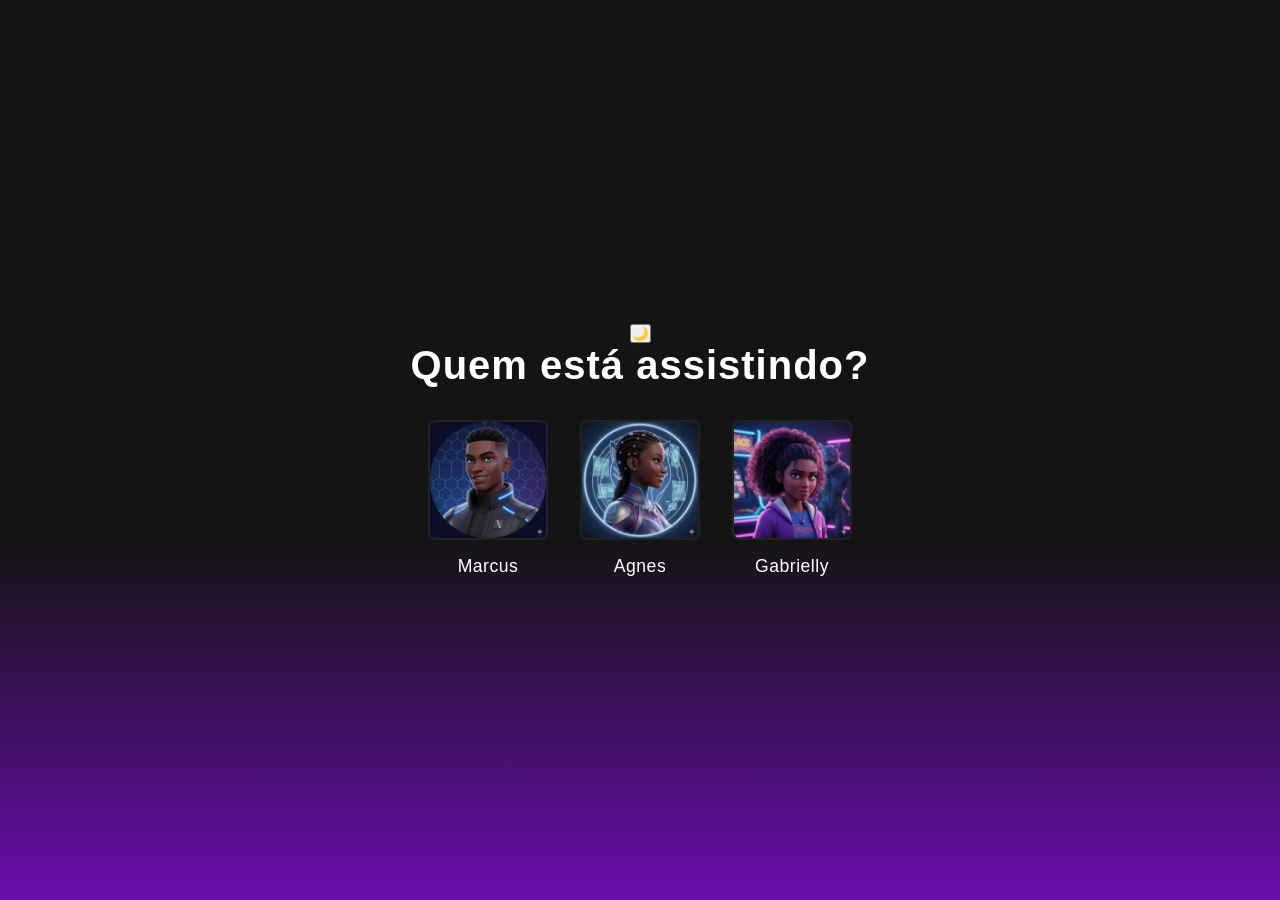
==== index.html @ 5acca26b "Atualizar o index.html" ====
<!DOCTYPE html>
<html lang="pt-BR">
<head>
    <meta charset="UTF-8">
    <meta name="viewport" content="width=device-width, initial-scale=1.0">
    <link rel="stylesheet" href="Netflix.css" >
    <title>Netflix</title>
</head>

<body>
    <main>
<button id="toggleTema">🌙</button>
<h1>Quem está assistindo?</h1>

<section class=" tela inicio" aria-label="perfis disponiveis">
  

<nav class="conteiner-usuarios">
  <ul class="lista-usuarios">
    
    <li>
      <a class="usuario">
        <figure>
          <img src="perfil-1.png">
          <figcaption>
            <p>Marcus</p>
          </figcaption>
        </figure>
      </a>
    </li>

    <li>
      <a class="usuario">
        <figure>
          <img src="perfil-2.png">
          <figcaption>
            <p>Agnes</p>
          </figcaption>
        </figure>
      </a>
    </li>

    <li>
      <a class="usuario">
        <figure>
          <img src="perfil-3.png">
          <figcaption>
            <p>Gabrielly</p>
          </figcaption>
        </figure>
      </a>
    </li>

  </ul>
</nav></section>
</main>
</body>
</html>
---- Netflix.css ----
*{
  margin: 0;
  padding: 0;
  box-sizing: border-box;
    -webkit-tap-highlight-color: transparent;
}
body {
background: linear-gradient(to top, #6a0dad 0%, #141414 40%);
color: #fff; /* Define a cor do texto principal */

  font-family: 'Segoe UI', Arial, Helvetica, sans-serif; /* Define a fonte usada no site */

  margin: 0; /* Remove a margem padrão do body */
width: 100%;
  min-height: 100vh; /* Garante que o body ocupe pelo menos toda a altura da tela */
}

main {
  display: flex; /* Usa flexbox para layout */

  flex-direction: column; /* Organiza os elementos em coluna */

  align-items: center; /* Centraliza os itens horizontalmente */

  justify-content: center; /* Centraliza os itens verticalmente */

  min-height: 100vh; /* Garante altura mínima de 100% da tela */
}

h1 {
  letter-spacing: 1px; /* Espaçamento entre letras */

  font-size: 2.5rem; /* Define o tamanho da fonte do título */

  font-weight: bold; /* Deixa o texto em negrito */

  margin-bottom: 2rem; /* Espaço abaixo do título */
}

section[aria-label="Perfis disponiveis"] {
  width: 100%; /* Ocupa toda a largura disponível */

  max-width: 600px; /* Limita a largura máxima */
  display: flex; /* Usa flexbox */

  justify-content: center; /* Centraliza os perfis */
}

nav.conteiner-usuarios{
width: 100%;

  gap: 2rem; /* Espaço entre os perfis */
  justify-content: center; /* garante centralização geral */
}
.lista-usuarios {
  list-style: none; /* tira as bolinhas */
  padding: 0;
  margin: 0;
  display: flex;
  gap: 2rem;
  justify-content: center; /*garante centralização geral */
}

.lista-usuarios li {
  display: flex;
  justify-content: center;
}
.usuario {
  text-decoration: none; /* Remove sublinhado dos links */

  color: #fff; /* Cor do texto dos links */

  transition: transform 0.25s, box-shadow 0.2s; /* Suaviza animações */
}

figure {
  margin: 0; /* Remove margem padrão */

  display: flex;

  flex-direction: column; /* Organiza em coluna */

  align-items: center; /* Centraliza itens */
}

img {
  width: 120px; /* Largura fixa da imagem */

  height: 120px; /* Altura fixa da imagem */

  border-radius: 8px; /* Bordas arredondadas */

  object-fit: cover; /* Mantém proporção da imagem */

  margin-bottom: 0.5rem; /* Espaço abaixo da imagem */

  background: #222; /* Cor de fundo da imagem */

  display: block;

  border: 2px solid transparent; /* Borda inicial invisível */
  transition: transform 0.2s ease-in-out;
}

img:hover {
  border-color: #fff; /* Borda branca ao passar o mouse */
  transform: translateY(-5px) scale(1.05);
}

figcaption {
  font-size: 1.1rem; /* Tamanho da fonte da legenda */

  font-weight: 500;

  margin-top: 0.5rem; /* Espaço acima da legenda */

  letter-spacing: 0.5px; /* Espaçamento entre letras */
}

@media (max-width: 750px) {
        h1{
        
    font-size: 1.8rem;
    text-align: center;
    }
  .lista-usuarios {
    display: grid;
    grid-template-columns: repeat(2, 1fr);
    gap: 20px;
    padding: 20px;
    justify-items: center;
}

    .usuario {
        width: 100%;
        max-width: 140px; /* controla tamanho */
    }

    img {
        width: 140px;
        height: 140px;
    }
}
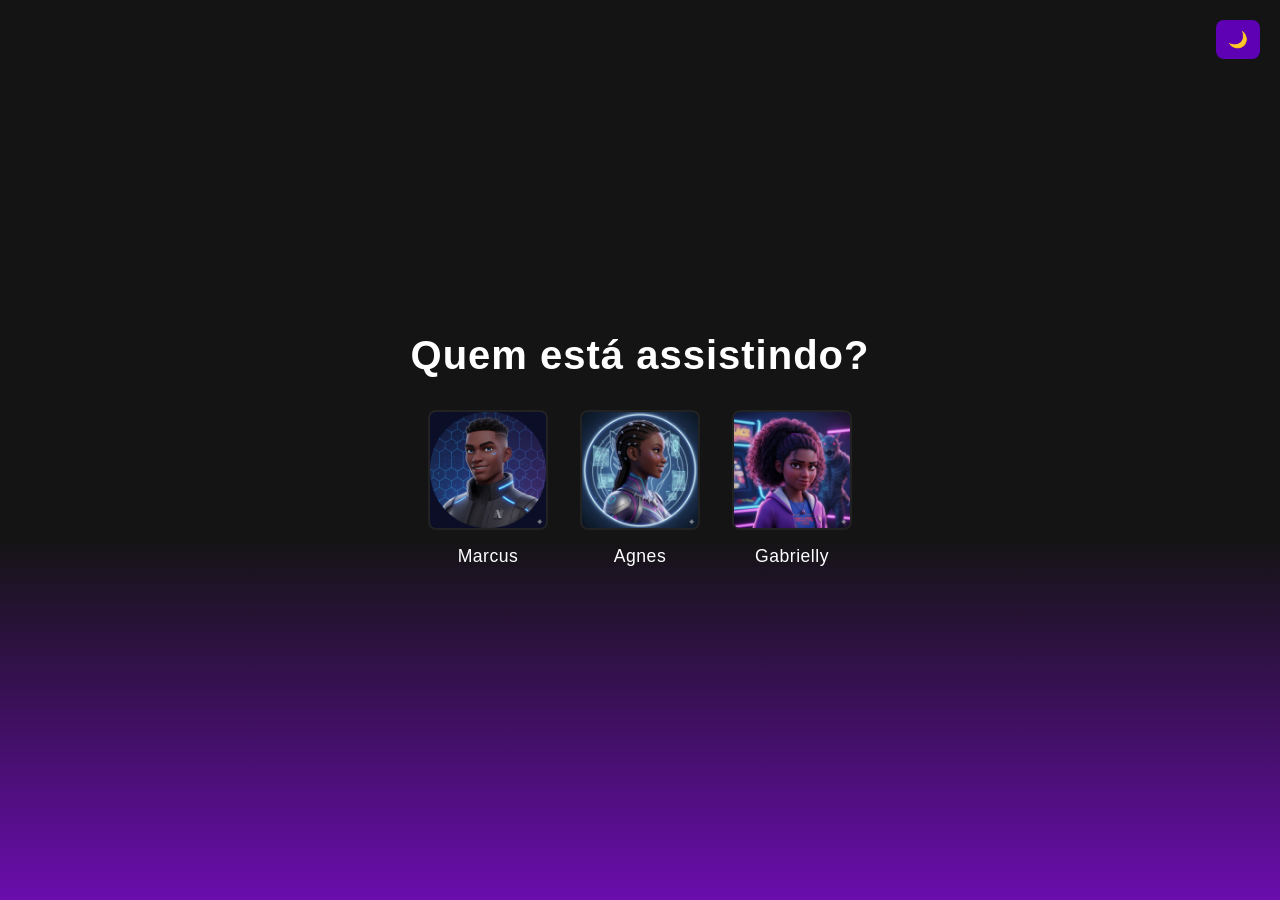
==== commit a2247bda: "Atualizar o index.html" ====
--- a/index.html
+++ b/index.html
@@ -55,4 +55,6 @@
 </nav></section>
 </main>
 </body>
+<script type="text/javascript" src="index.js" charset="utf-8">
+
 </html>
--- a/Netflix.css
+++ b/Netflix.css
@@ -14,7 +14,34 @@
 width: 100%;
   min-height: 100vh; /* Garante que o body ocupe pelo menos toda a altura da tela */
 }
+/* botão */
+#toggleTema {
+  position: absolute;
+  top: 20px;
+  right: 20px;
+  padding: 10px 12px;
+  border: none;
+  border-radius: 8px;
+  background: #5e00b3;
+  color: #fff;
+  cursor: pointer;
+  font-size: 16px;
+}
 
+/* modo claro */
+body.claro {
+  background: linear-gradient(to top, #d9b3ff 0%, #ffffff 40%);
+  color: #141414;
+}
+
+/* ajustar elementos no claro */
+body.claro img {
+  background: #ddd;
+}
+
+body.claro .usuario {
+  color: #141414;
+}
 main {
   display: flex; /* Usa flexbox para layout */
 
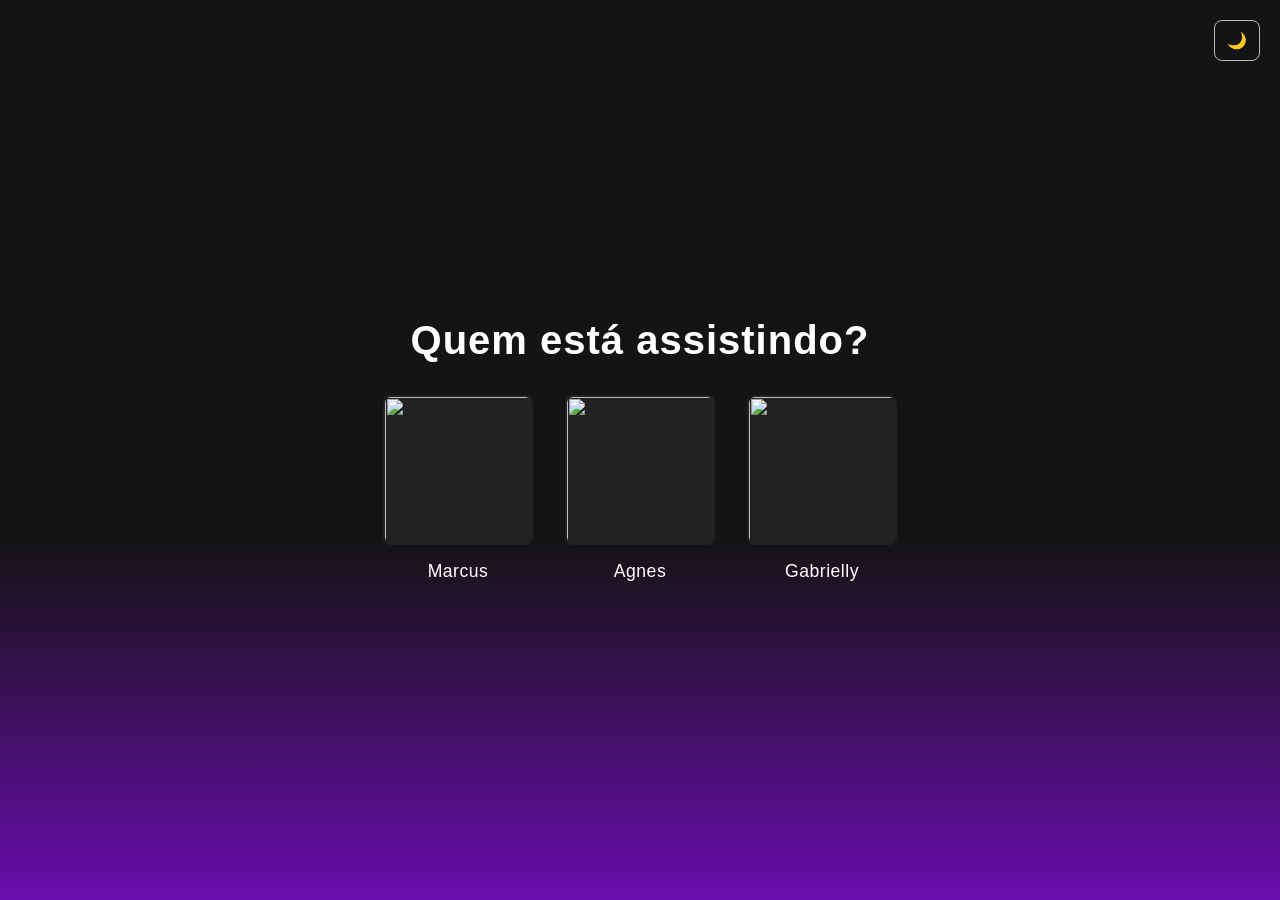
==== commit dda3ed40: "Rename Index.html to index.html" ====
--- a/index.html
+++ b/index.html
@@ -9,7 +9,7 @@
 
 <body>
     <main>
-<button id="toggleTema">🌙</button>
+        <button id="toggleTema">🌙</button>
 <h1>Quem está assistindo?</h1>
 
 <section class=" tela inicio" aria-label="perfis disponiveis">
@@ -21,7 +21,7 @@
     <li>
       <a class="usuario">
         <figure>
-          <img src="perfil-1.png">
+          <img src="img/perfil-1.png">
           <figcaption>
             <p>Marcus</p>
           </figcaption>
@@ -32,7 +32,7 @@
     <li>
       <a class="usuario">
         <figure>
-          <img src="perfil-2.png">
+          <img src="img/perfil-2.png">
           <figcaption>
             <p>Agnes</p>
           </figcaption>
@@ -43,7 +43,7 @@
     <li>
       <a class="usuario">
         <figure>
-          <img src="perfil-3.png">
+          <img src="img/perfil-3.png">
           <figcaption>
             <p>Gabrielly</p>
           </figcaption>
@@ -56,5 +56,6 @@
 </main>
 </body>
 <script type="text/javascript" src="index.js" charset="utf-8">
-
+    
+</script>
 </html>
--- a/Netflix.css
+++ b/Netflix.css
@@ -13,6 +13,18 @@
   margin: 0; /* Remove a margem padrão do body */
 width: 100%;
   min-height: 100vh; /* Garante que o body ocupe pelo menos toda a altura da tela */
+}
+
+main {
+  display: flex; /* Usa flexbox para layout */
+
+  flex-direction: column; /* Organiza os elementos em coluna */
+
+  align-items: center; /* Centraliza os itens horizontalmente */
+
+  justify-content: center; /* Centraliza os itens verticalmente */
+
+  min-height: 100vh; /* Garante altura mínima de 100% da tela */
 }
 /* botão */
 #toggleTema {
@@ -20,9 +32,9 @@
   top: 20px;
   right: 20px;
   padding: 10px 12px;
-  border: none;
+  border: 1px solid #b8b8b8;
   border-radius: 8px;
-  background: #5e00b3;
+  background: transparent;
   color: #fff;
   cursor: pointer;
   font-size: 16px;
@@ -41,17 +53,6 @@
 
 body.claro .usuario {
   color: #141414;
-}
-main {
-  display: flex; /* Usa flexbox para layout */
-
-  flex-direction: column; /* Organiza os elementos em coluna */
-
-  align-items: center; /* Centraliza os itens horizontalmente */
-
-  justify-content: center; /* Centraliza os itens verticalmente */
-
-  min-height: 100vh; /* Garante altura mínima de 100% da tela */
 }
 
 h1 {
@@ -167,4 +168,38 @@
         width: 140px;
         height: 140px;
     }
+}
+@media (max-width: 480px) {
+  h1 {
+    font-size: 1.5rem;
+  }
+
+  .lista-usuarios {
+    grid-template-columns: repeat(2, 1fr);
+  }
+
+  img {
+    width: 120px;
+    height: 120px;
+  }
+}
+@media (max-width: 1024px) {
+  .lista-usuarios {
+    gap: 1.5rem;
+  }
+
+  img {
+    width: 130px;
+    height: 130px;
+  }
+}
+@media (min-width: 1200px) {
+  section[aria-label="Perfis disponiveis"] {
+    max-width: 900px;
+  }
+
+  img {
+    width: 150px;
+    height: 150px;
+  }
 }
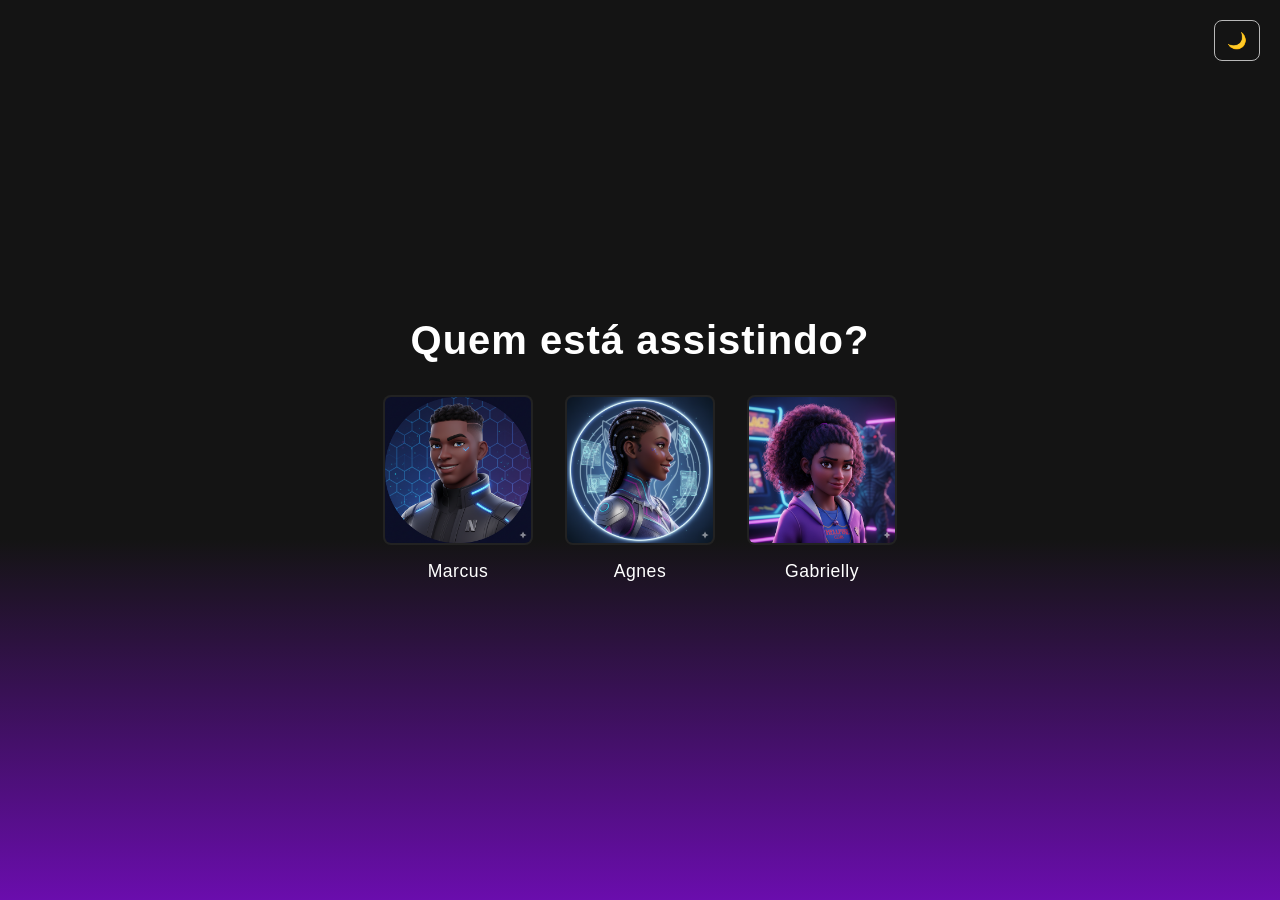
==== commit 24de5547: "Update index.html" ====
--- a/index.html
+++ b/index.html
@@ -21,7 +21,7 @@
     <li>
       <a class="usuario">
         <figure>
-          <img src="img/perfil-1.png">
+          <img src="perfil-1.png">
           <figcaption>
             <p>Marcus</p>
           </figcaption>
@@ -32,7 +32,7 @@
     <li>
       <a class="usuario">
         <figure>
-          <img src="img/perfil-2.png">
+          <img src="perfil-2.png">
           <figcaption>
             <p>Agnes</p>
           </figcaption>
@@ -43,7 +43,7 @@
     <li>
       <a class="usuario">
         <figure>
-          <img src="img/perfil-3.png">
+          <img src="perfil-3.png">
           <figcaption>
             <p>Gabrielly</p>
           </figcaption>
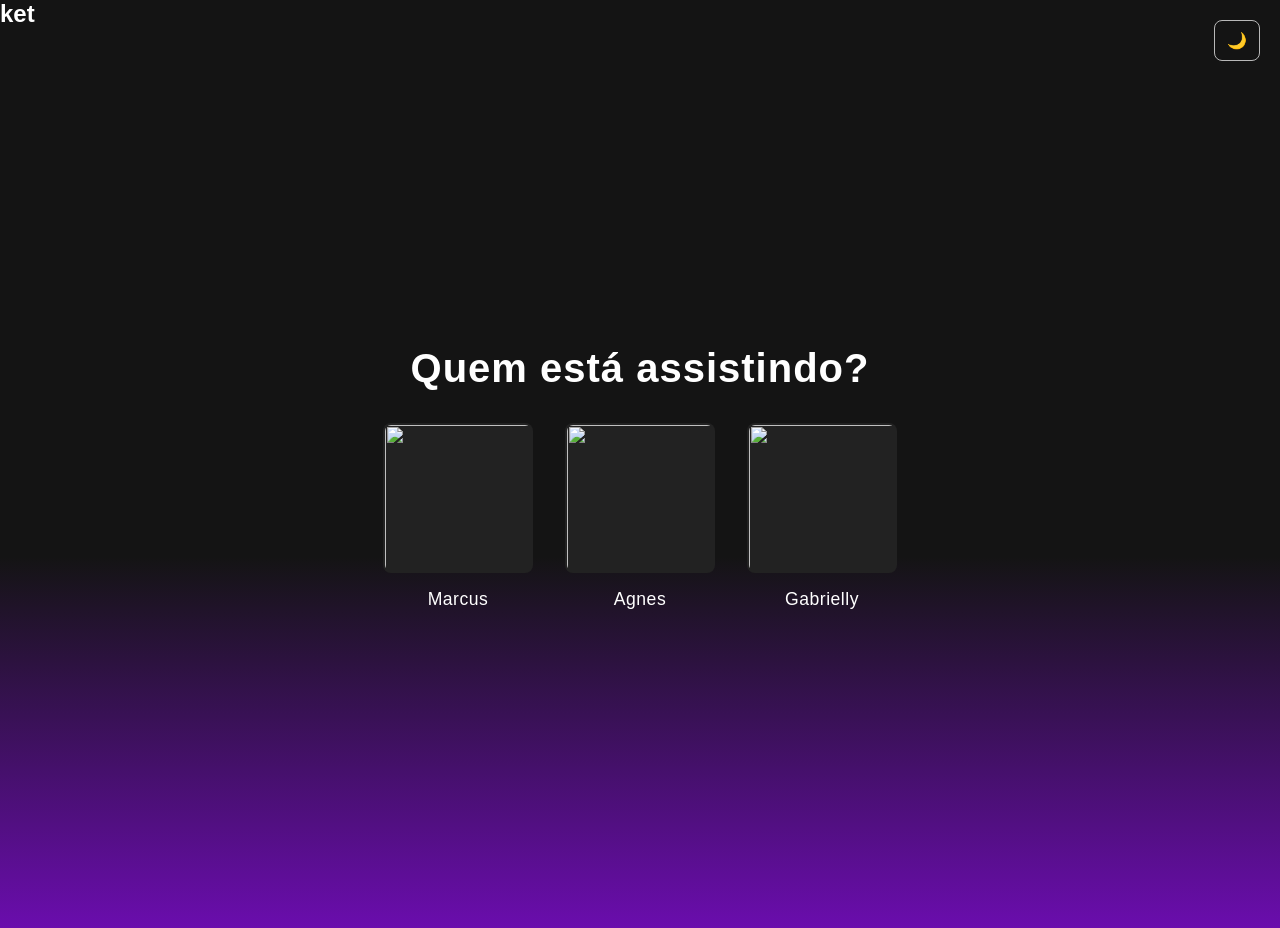
==== commit fba9f43f: "Rename Index.html to index.html" ====
--- a/index.html
+++ b/index.html
@@ -8,8 +8,13 @@
 </head>
 
 <body>
+            <header class="cabecalho">
+            <h2 class="logo">ket</h2>
+        <button id="toggleTema">🌙</button>
+                </header>
     <main>
-        <button id="toggleTema">🌙</button>
+
+
 <h1>Quem está assistindo?</h1>
 
 <section class=" tela inicio" aria-label="perfis disponiveis">
@@ -19,9 +24,9 @@
   <ul class="lista-usuarios">
     
     <li>
-      <a class="usuario">
+      <a href="catalogo/catalogo.html" class="usuario">
         <figure>
-          <img src="perfil-1.png">
+          <img src="img/perfil-1.png">
           <figcaption>
             <p>Marcus</p>
           </figcaption>
@@ -30,9 +35,9 @@
     </li>
 
     <li>
-      <a class="usuario">
+      <a href="catalogo/catalogo.html" class="usuario">
         <figure>
-          <img src="perfil-2.png">
+          <img src="img/perfil-2.png">
           <figcaption>
             <p>Agnes</p>
           </figcaption>
@@ -41,9 +46,9 @@
     </li>
 
     <li>
-      <a class="usuario">
+      <a href="catalogo/catalogo.html" class="usuario">
         <figure>
-          <img src="perfil-3.png">
+          <img src="img/perfil-3.png">
           <figcaption>
             <p>Gabrielly</p>
           </figcaption>
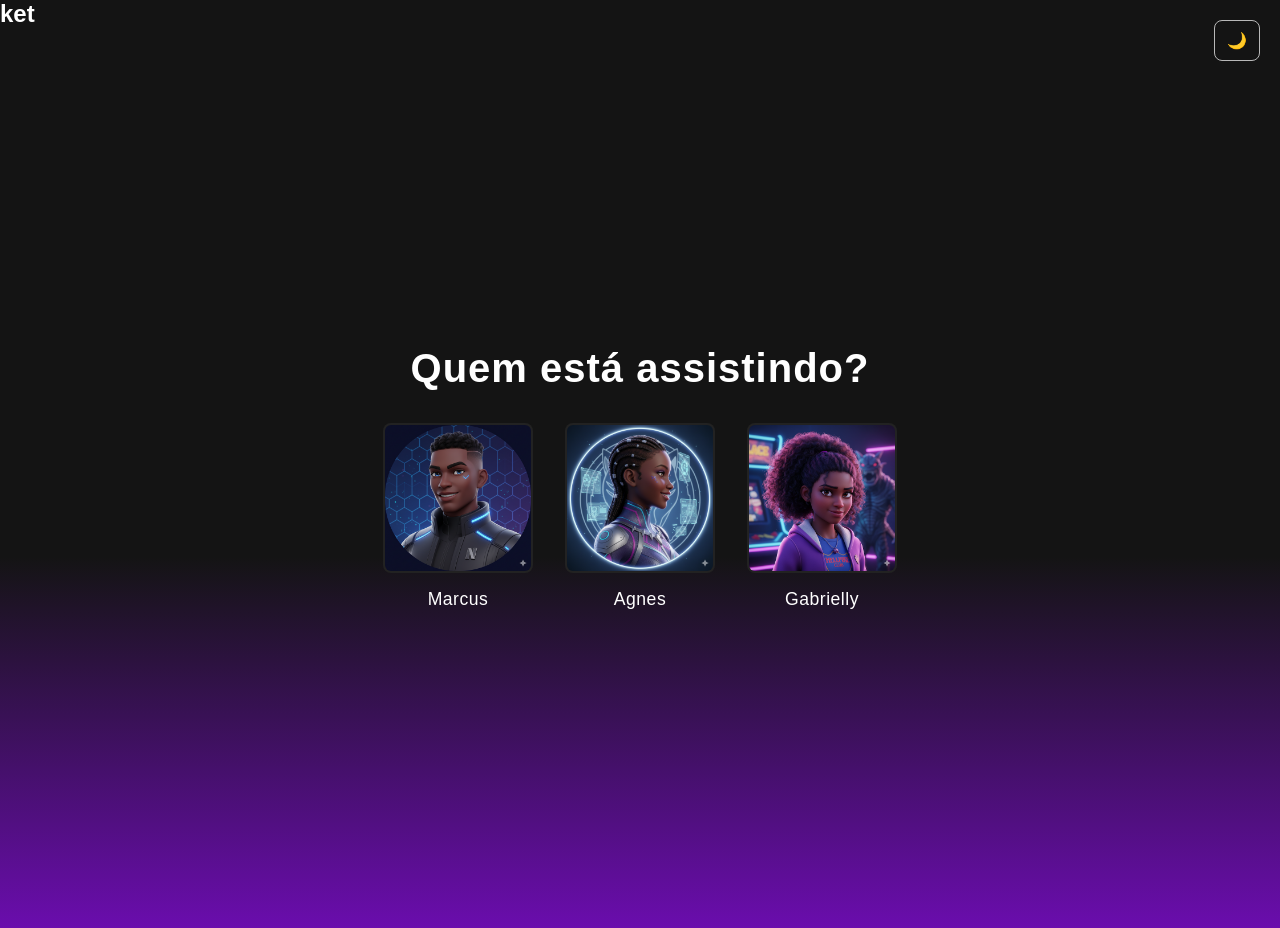
==== commit a42dbfef: "Update index.html" ====
--- a/index.html
+++ b/index.html
@@ -26,7 +26,7 @@
     <li>
       <a href="catalogo/catalogo.html" class="usuario">
         <figure>
-          <img src="img/perfil-1.png">
+          <img src="Img/perfil-1.png">
           <figcaption>
             <p>Marcus</p>
           </figcaption>
@@ -37,7 +37,7 @@
     <li>
       <a href="catalogo/catalogo.html" class="usuario">
         <figure>
-          <img src="img/perfil-2.png">
+          <img src="Img/perfil-2.png">
           <figcaption>
             <p>Agnes</p>
           </figcaption>
@@ -48,7 +48,7 @@
     <li>
       <a href="catalogo/catalogo.html" class="usuario">
         <figure>
-          <img src="img/perfil-3.png">
+          <img src="Img/perfil-3.png">
           <figcaption>
             <p>Gabrielly</p>
           </figcaption>
@@ -60,7 +60,7 @@
 </nav></section>
 </main>
 </body>
-<script type="text/javascript" src="index.js" charset="utf-8">
+<script type="text/javascript" src="index.js" charset="utf-8" defer>
     
 </script>
 </html>
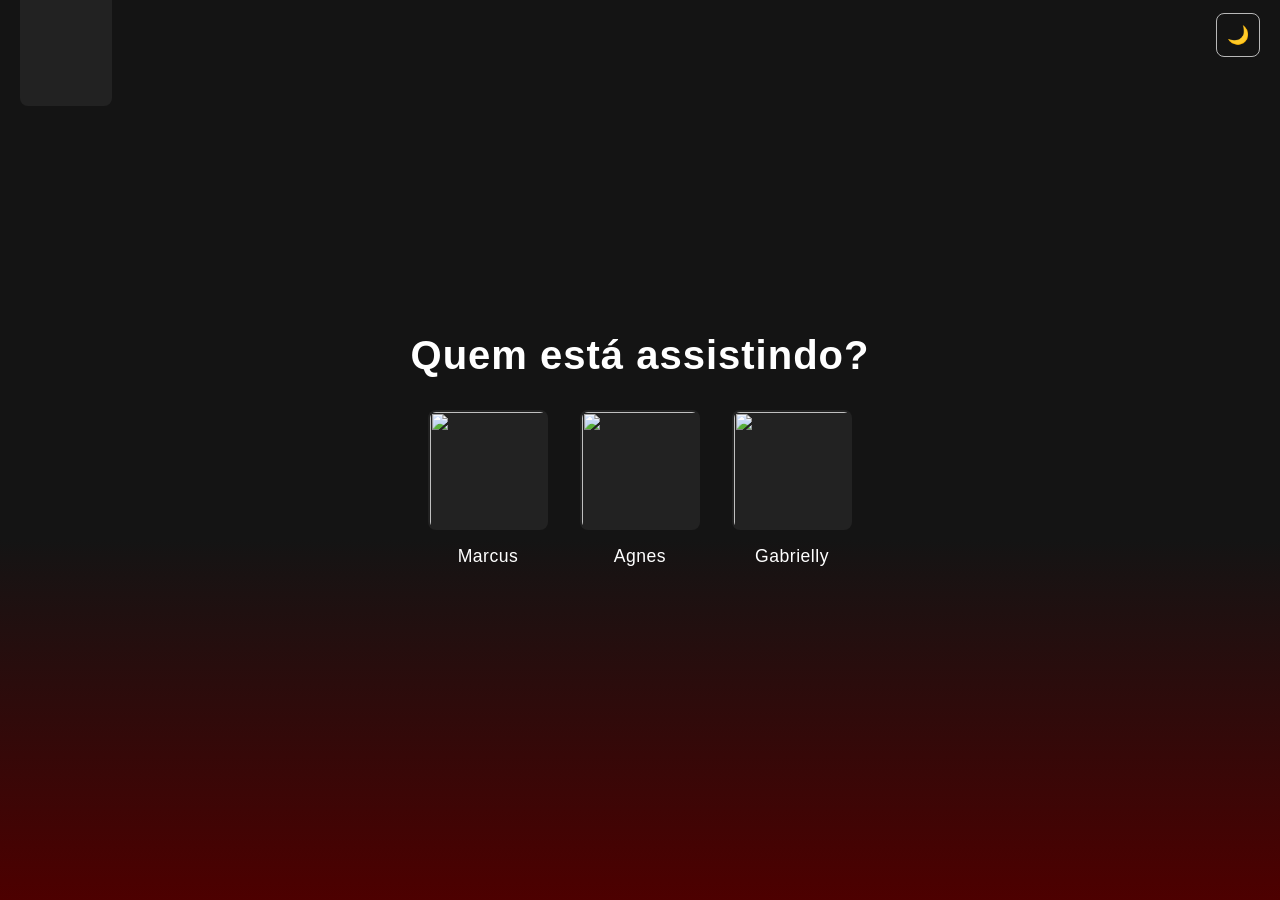
==== commit a292fe06: "Rename Index.html to index.html" ====
--- a/index.html
+++ b/index.html
@@ -8,17 +8,16 @@
 </head>
 
 <body>
+    
             <header class="cabecalho">
-            <h2 class="logo">ket</h2>
+            <img class="logo" src="https://upload.wikimedia.org/wikipedia/commons/0/08/Netflix_2015_logo.svg"                alt="Netflix">
         <button id="toggleTema">🌙</button>
                 </header>
     <main>
 
-
-<h1>Quem está assistindo?</h1>
-
 <section class=" tela inicio" aria-label="perfis disponiveis">
   
+<h1>Quem está assistindo?</h1>
 
 <nav class="conteiner-usuarios">
   <ul class="lista-usuarios">
@@ -26,7 +25,7 @@
     <li>
       <a href="catalogo/catalogo.html" class="usuario">
         <figure>
-          <img src="Img/perfil-1.png">
+          <img src="img/perfil-1.png">
           <figcaption>
             <p>Marcus</p>
           </figcaption>
@@ -37,7 +36,7 @@
     <li>
       <a href="catalogo/catalogo.html" class="usuario">
         <figure>
-          <img src="Img/perfil-2.png">
+          <img src="img/perfil-2.png">
           <figcaption>
             <p>Agnes</p>
           </figcaption>
@@ -48,7 +47,7 @@
     <li>
       <a href="catalogo/catalogo.html" class="usuario">
         <figure>
-          <img src="Img/perfil-3.png">
+          <img src="img/perfil-3.png">
           <figcaption>
             <p>Gabrielly</p>
           </figcaption>
@@ -60,7 +59,7 @@
 </nav></section>
 </main>
 </body>
-<script type="text/javascript" src="index.js" charset="utf-8" defer>
+<script type="text/javascript" src="index.js" charset="utf-8">
     
 </script>
 </html>
--- a/Netflix.css
+++ b/Netflix.css
@@ -5,8 +5,7 @@
     -webkit-tap-highlight-color: transparent;
 }
 body {
-background: linear-gradient(to top, #6a0dad 0%, #141414 40%);
-color: #fff; /* Define a cor do texto principal */
+background: linear-gradient(to top, #4d0000 0%, #141414 40%);color: #fff; /* Define a cor do texto principal */
 
   font-family: 'Segoe UI', Arial, Helvetica, sans-serif; /* Define a fonte usada no site */
 
@@ -14,6 +13,23 @@
 width: 100%;
   min-height: 100vh; /* Garante que o body ocupe pelo menos toda a altura da tela */
 }
+.logo {
+    width: 92px;
+    margin-right: 25px;
+    cursor: pointer;
+}
+header {
+    position: fixed;
+    top: 0;
+    width: 100%;
+    display: flex;
+    justify-content: space-between;
+    align-items: center;
+    padding: 0 4%;
+    height: 70px;
+    z-index: 1000;
+    background-color: var(--dark-bg);
+}
 
 main {
   display: flex; /* Usa flexbox para layout */
@@ -27,14 +43,200 @@
   min-height: 100vh; /* Garante altura mínima de 100% da tela */
 }
 /* botão */
-#toggleTema {
-  position: absolute;
-  top: 20px;
-  right: 20px;
-  padding: 10px 12px;
-  border: 1px solid #b8b8b8;
-  border-radius: 8px;
-  background: transparent;
+.cabecalho {
+   display: flex;
+   justify-content: space-between; /* Coloca cada elemento em um lado */
+   align-items: center; /* Alinha verticalmente ao centro */
+   width: 100%;
+   padding: 20px; /* Espaçamento interno */
+   position: absolute;
+   top: 0;
+   left: 0;
+   z-index: 10; /* Garante que fique acima de outros elementos */
+ }
+ 
+ 
+ /* ===== BOTÃO DE TEMA AJUSTADO ===== */
+ #toggleTema {
+   padding: 10px 10px;
+   border: 1px solid #b8b8b8;
+   border-radius: 8px;
+   background: transparent;
+   color: #fff;
+   cursor: pointer;
+   font-size: 18px;
+   transition: all 0.2s ease;
+ }
+ /* ===== MODO CLARO ===== */
+body.claro {
+background: linear-gradient(to top, #ffb3b3 0%, #ffffff 40%);  color: #141414;
+}
+
+
+/* ajustar elementos no claro */
+body.claro img {
+  background: #ddd;
+}
+body.claro img:hover {
+    box-shadow: 0 2px 4px #797a7a;
+          border: 2px solid #6a0dad;
+
+}
+
+body.claro .usuario {
+  color: #141414;
+}
+
+h1 {
+  letter-spacing: 1px; /* Espaçamento entre letras */
+
+  font-size: 2.5rem; /* Define o tamanho da fonte do título */
+
+  font-weight: bold; /* Deixa o texto em negrito */
+
+  margin-bottom: 2rem; /* Espaço abaixo do título */
+}
+
+section[aria-label="Perfis disponiveis"] {
+  width: 100%; /* Ocupa toda a largura disponível */
+
+  max-width: 600px; /* Limita a largura máxima */
+  display: flex; /* Usa flexbox */
+
+  justify-content: center; /* Centraliza os perfis */
+}
+
+nav.conteiner-usuarios{
+width: 100%;
+
+  gap: 2rem; /* Espaço entre os perfis */
+  justify-content: center; /* garante centralização geral */
+}
+.lista-usuarios {
+  list-style: none; /* tira as bolinhas */
+  padding: 0;
+  margin: 0;
+  display: flex;
+  gap: 2rem;
+  justify-content: center; /*garante centralização geral */
+}
+
+.lista-usuarios li {
+  display: flex;
+  justify-content: center;
+}
+.usuario {
+  text-decoration: none; /* Remove sublinhado dos links */
+
+  color: #fff; /* Cor do texto dos links */
+
+  transition: transform 0.25s, box-shadow 0.2s; /* Suaviza animações */
+}
+
+figure {
+  margin: 0; /* Remove margem padrão */
+
+  display: flex;
+
+  flex-direction: column; /* Organiza em coluna */
+
+  align-items: center; /* Centraliza itens */
+}
+
+.usuario img {
+  width: 120px; /* Largura fixa da imagem */
+
+  height: 120px; /* Altura fixa da imagem */
+
+  border-radius: 8px; /* Bordas arredondadas */
+
+  object-fit: cover; /* Mantém proporção da imagem */
+
+  margin-bottom: 0.5rem; /* Espaço abaixo da imagem */
+
+  background: #222; /* Cor de fundo da imagem */
+
+  display: block;
+
+  border: 2px solid transparent; /* Borda inicial invisível */
+  transition: transform 0.2s ease-in-out;
+}
+
+img:hover {
+  border-color: #fff; /* Borda branca ao passar o mouse */
+  transform: translateY(-5px) scale(1.05);
+}
+
+figcaption {
+  font-size: 1.1rem; /* Tamanho da fonte da legenda */
+
+  font-weight: 500;
+
+  margin-top: 0.5rem; /* Espaço acima da legenda */
+
+  letter-spacing: 0.5px; /* Espaçamento entre letras */
+}
+
+@media (max-width: 750px) {
+    main {
+  display: flex;
+  flex-direction: column;
+  align-items: center;
+  padding-top: 80px; /* evita o header esmagando */
+}
+        
+  .lista-usuarios {
+    display: grid;
+    grid-template-columns: repeat(2, 1fr);
+    gap: 20px;
+    padding: 20px;
+    justify-items: center;
+}
+
+    .usuario {
+        width: 100%;
+        max-width: 140px; /* controla tamanho */
+    }
+
+    img {
+        width: 140px;
+        height: 140px;
+    }
+}
+@media (max-width: 400px) {
+  h1 {
+    font-size: 1.5rem;
+  }
+
+  .lista-usuarios {
+    grid-template-columns: repeat(2, 1fr);
+  }
+
+  img {
+    width: 120px;
+    height: 120px;
+  }
+}
+@media (max-width: 1024px) {
+  .lista-usuarios {
+    gap: 1.5rem;
+  }
+
+  img {
+    width: 130px;
+    height: 130px;
+  }
+}
+@media (min-width: 1200px) {
+  section[aria-label="Perfis disponiveis"] {
+    max-width: 900px;
+  }
+
+  img {
+    width: 150px;
+    height: 150px;
+  }
+  }  background: transparent;
   color: #fff;
   cursor: pointer;
   font-size: 16px;
@@ -202,4 +404,4 @@
     width: 150px;
     height: 150px;
   }
-}+}
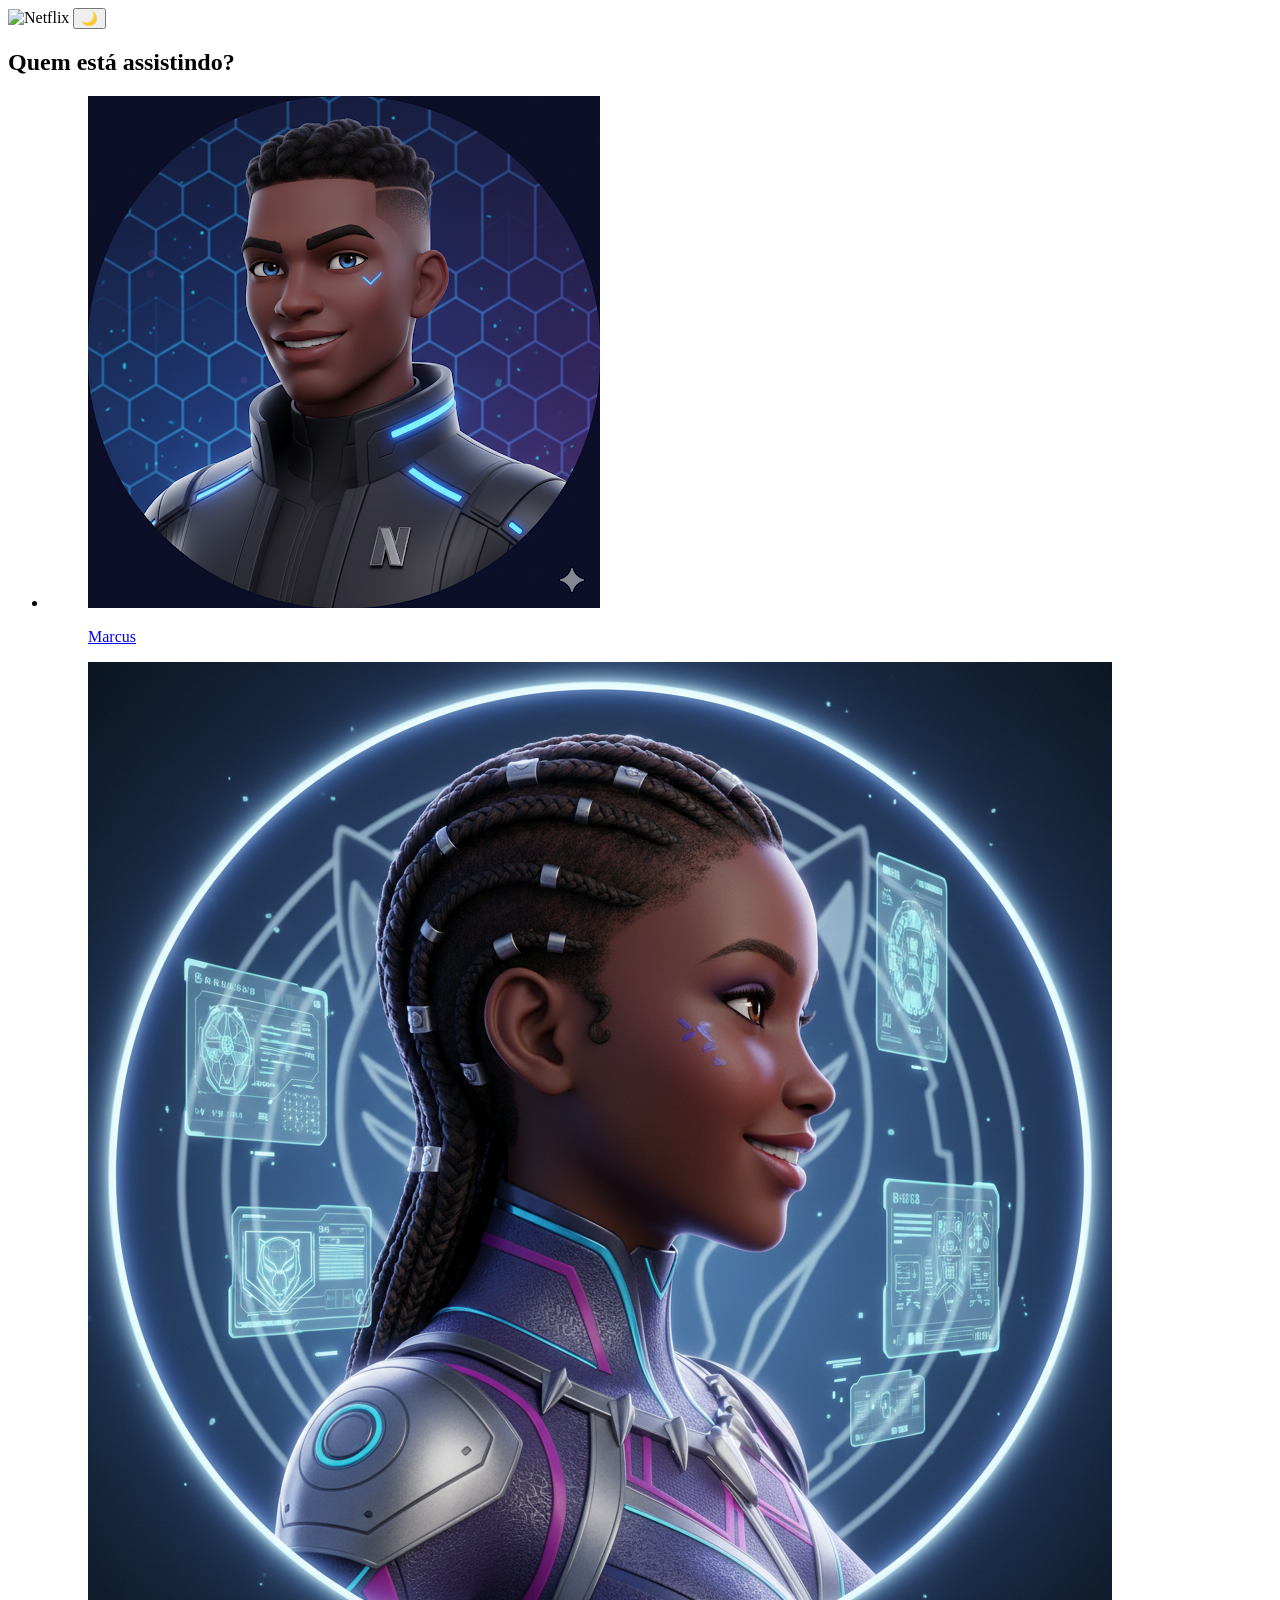
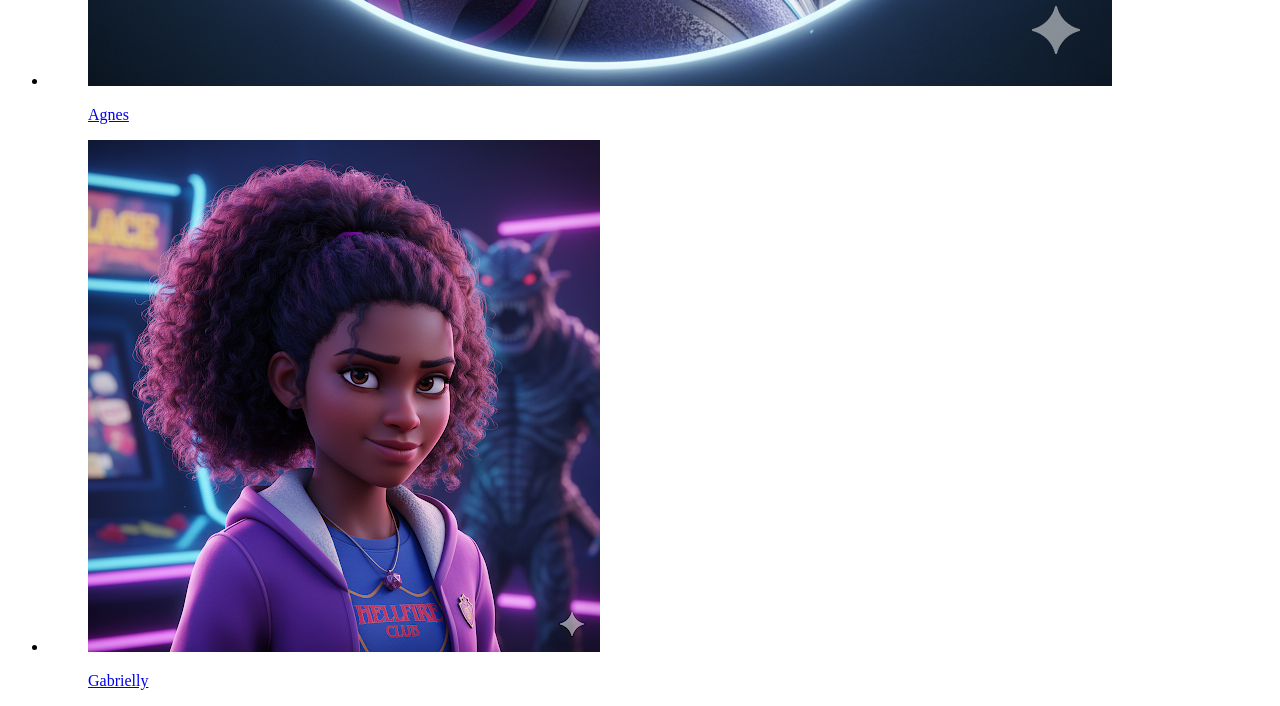
==== commit c0d703a0: "Update index.html" ====
--- a/index.html
+++ b/index.html
@@ -3,7 +3,7 @@
 <head>
     <meta charset="UTF-8">
     <meta name="viewport" content="width=device-width, initial-scale=1.0">
-    <link rel="stylesheet" href="Netflix.css" >
+    <link rel="stylesheet" href="netflix.css" >
     <title>Netflix</title>
 </head>
 
@@ -25,7 +25,7 @@
     <li>
       <a href="catalogo/catalogo.html" class="usuario">
         <figure>
-          <img src="img/perfil-1.png">
+          <img src="Img/perfil-1.png">
           <figcaption>
             <p>Marcus</p>
           </figcaption>
@@ -36,7 +36,7 @@
     <li>
       <a href="catalogo/catalogo.html" class="usuario">
         <figure>
-          <img src="img/perfil-2.png">
+          <img src="Img/perfil-2.png">
           <figcaption>
             <p>Agnes</p>
           </figcaption>
@@ -47,7 +47,7 @@
     <li>
       <a href="catalogo/catalogo.html" class="usuario">
         <figure>
-          <img src="img/perfil-3.png">
+          <img src="Img/perfil-3.png">
           <figcaption>
             <p>Gabrielly</p>
           </figcaption>
